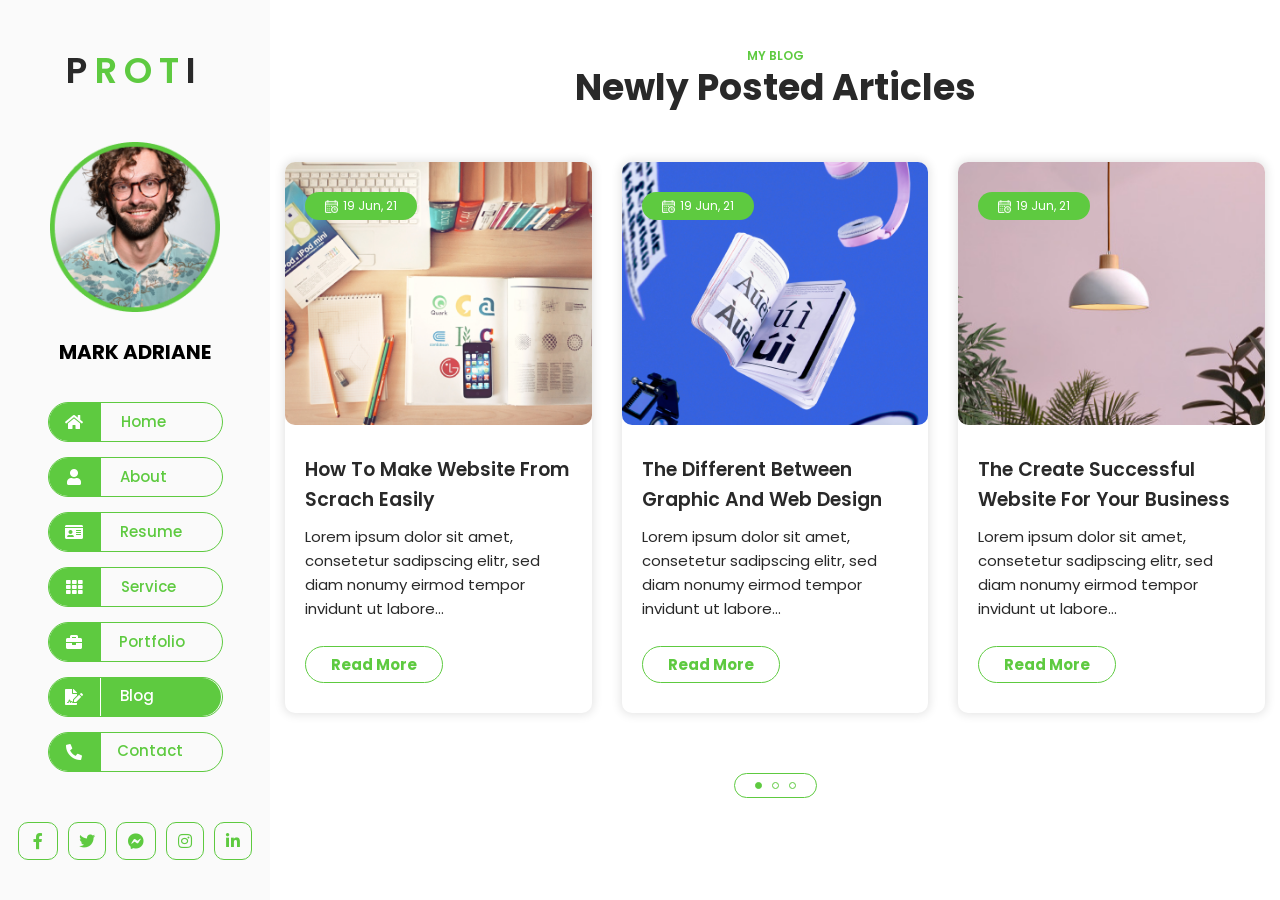
==== Blog.html @ 8774d2df "my portfolio website" ====
<!DOCTYPE html>
<html lang="en">

<head>
    <meta name="viewport" content="width=device-width, initial-scale=1, shrink-to-fit=no">
    <meta http-equiv="Content-Type" content="text/html; charset=utf-8">
    <!--====== USEFULL META ======-->
    <!--[if IE]>
        <meta http-equiv="X-UA-Compatible" content="IE=edge">
    <![endif]-->
    <meta http-equiv="x-ua-compatible" content="ie=edge">
    <!--  title-->
    <title>maxt - Portfolio Template</title>
    <!--  CSS-links-->
    <link rel="stylesheet" type="text/css" href="css/fontawesome-min.css">
    <link rel="stylesheet" type="text/css" href="css/bootstrap-min.css">
    <link rel="stylesheet" type="text/css" href="css/slick-slider-min.css">
    <link rel="stylesheet" type="text/css" href="css/slick-nav.css">
    <link rel="stylesheet" type="text/css" href="css/responsive.css">
    <link rel="stylesheet" type="text/css" href="css/common-min.css">
    <link rel="stylesheet" type="text/css" href="css/owl-carousel-min.css">
    <link rel="stylesheet" type="text/css" href="css/theme.css">
    <!--  CSS-links-->
    <!-- carousel-scripts-->
    <script src="https://code.jquery.com/jquery-3.5.1.js"></script>
    <script src="https://cdnjs.cloudflare.com/ajax/libs/OwlCarousel2/2.3.4/owl.carousel.min.js"></script>
    <!-- carousel-scripts-->
</head>

<body>
    <div class="d-flex main" id="wrapper">
        <div class="mobile-menu">
            <div class="menu-right">
                <button class="menu-triger">
                    <span class="bar"></span>
                    <span class="bar"></span>
                    <span class="bar"></span>
                </button>
            </div>
        </div>
        <!-- Sidebar-->
        <div class="bg-navy" id="sidebar-wrapper">
            <div class="logo-topper justify-content-center">
                <div class="logo scnd-logo">
                    <a href="index.html">
                        <h3>P<span class="clr-logo">ROT</span>I</h3>
                    </a>
                </div>
                <figure class="logo-png">
                    <a href="index.html"><img src="image/img.png" alt="logo-png"></a>
                    <div class="person-name">
                        <h3>MARK ADRIANE</h3>
                    </div>
                </figure>
            </div>
            <ul class="primary-menu">
                <li>
                    <a class="menu-item" href="index.html"><span class="icon"><i class="fas fa-home"></i></span><span class="clicker one">Home</span></a>
                </li>

                <li>
                    <a class="menu-item" href="about.html"><span class="icon"><i class="fas fa-user"></i></span><span class="clicker two">About</span></a>
                </li>
                <li>
                    <a class="menu-item" href="resume.html"><span class="icon"><i class="fas fa-id-card"></i></span><span class="clicker three">Resume</span></a>
                </li>
                <li>
                    <a class="menu-item" href="service.html"><span class="icon"><i class="fas fa-th"></i></span><span class="clicker four">Service</span></a>
                </li>
                <li>
                    <a class="menu-item" href="portfolio.html"><span class="icon"><i class="fas fa-briefcase"></i></span><span class="clicker five">Portfolio</span></a>
                </li>
                <li>
                    <a class="menu-item" href="Blog.html"><span class="icon"><i class="fas fa-file-signature"></i></span><span class="page-clr clicker six">Blog</span></a>
                </li>
                <li>
                    <a class="menu-item" href="contact.html"><span class="icon"><i class="show fas fa-phone-alt"></i></span><span class="clicker seven">Contact</span></a>
                </li>
            </ul>
            <div class="social-menu">
                <ul class="menu-list">
                    <li>
                        <a href="#"><i class="fab fa-facebook-f"></i></a>
                    </li>
                    <li>
                        <a href="#"><i class="fab fa-twitter"></i></a>
                    </li>
                    <li>
                        <a href="#"><i class="fab fa-facebook-messenger"></i></a>
                    </li>
                    <li>
                        <a href="#"><i class="fab fa-instagram"></i></a>
                    </li>
                    <li>
                        <a href="#"><i class="fab fa-linkedin-in"></i></a>
                    </li>
                </ul>
            </div>
        </div>
        <!-- Page Content-->
        <div id="page-content-wrapper">
            <section class="blog-area">
                <div class="container">
                    <div class="row">
                        <div class="col-lg-12 justify-content-center">
                            <div class="menu-right d-flex"></div>
                            <div class="page-titles text-center">
                                <div class="title-h6">
                                    <h6>MY BLOG</h6>
                                </div>
                                <div class="title-h1">
                                    <h1>Newly Posted Articles</h1>
                                </div>
                            </div>
                        </div>
                    </div>
                    <div class="row">
                        <div class="col-lg-12 pl-0 pr-0">
                            <div class="carousel owl-carousel">
                                <div class="blg-box">
                                    <figure class="blg-img">
                                        <img src="image/blg-01.png" class="img-big" alt="blg-01.png">
                                        <div class="smalll-imfo blg-imfo d-flex">
                                            <a href="#"><img src="image/wt-blg-icn.png" alt="blg-icon2.png">19 Jun, 21</a>
                                        </div>
                                    </figure>
                                    <div class="inner-bx">
                                        <div class="blg-title">
                                            <a href="inner-blog.html">
                                                <h4>How To Make Website From Scrach Easily</h4>
                                            </a>
                                        </div>
                                        <p>Lorem ipsum dolor sit amet, consetetur sadipscing elitr, sed diam nonumy eirmod tempor invidunt ut labore...</p>
                                        <div class="blg-btn d-flex">
                                            <a href="inner-blog.html" class="button-three">Read More</a>
                                        </div>
                                    </div>
                                </div>
                                <div class="blg-box">
                                    <figure class="blg-img">
                                        <img src="image/blg-02.png" class="img-big" alt="blg-02.png">
                                        <div class="smalll-imfo blg-imfo d-flex">
                                            <a href="#"><img src="image/wt-blg-icn.png" alt="blg-icon2.png">19 Jun, 21</a>
                                        </div>
                                    </figure>
                                    <div class="inner-bx">
                                        <div class="blg-title">
                                            <a href="inner-blog.html">
                                                <h4>The Different Between Graphic And Web Design</h4>
                                            </a>
                                        </div>
                                        <p>Lorem ipsum dolor sit amet, consetetur sadipscing elitr, sed diam nonumy eirmod tempor invidunt ut labore...</p>
                                        <div class="blg-btn d-flex">
                                            <a href="inner-blog.html" class="button-three">Read More</a>
                                        </div>
                                    </div>
                                </div>
                                <div class="blg-box">
                                    <figure class="blg-img">
                                        <img src="image/blg-03.png" class="img-big" alt="blg-03.png">
                                        <div class="smalll-imfo blg-imfo d-flex">
                                            <a href="#"><img src="image/wt-blg-icn.png" alt="blg-icon2.png">19 Jun, 21</a>
                                        </div>
                                    </figure>
                                    <div class="inner-bx">
                                        <div class="blg-title">
                                            <a href="inner-blog.html">
                                                <h4>The Create Successful Website For Your Business</h4>
                                            </a>
                                        </div>
                                        <p>Lorem ipsum dolor sit amet, consetetur sadipscing elitr, sed diam nonumy eirmod tempor invidunt ut labore...</p>
                                        <div class="blg-btn d-flex">
                                            <a href="inner-blog.html" class="button-three">Read More</a>
                                        </div>
                                    </div>
                                </div>
                                <div class="blg-box">
                                    <figure class="blg-img">
                                        <img src="image/blg-01.png" class="img-big" alt="blg-01.png">
                                        <div class="smalll-imfo blg-imfo d-flex">
                                            <a href="#"><img src="image/wt-blg-icn.png" alt="blg-icon2.png">19 Jun, 21</a>
                                        </div>
                                    </figure>
                                    <div class="inner-bx">
                                        <div class="blg-title">
                                            <a href="inner-blog.html">
                                                <h4>How To Make Website From Scrach Easily</h4>
                                            </a>
                                        </div>
                                        <p>Lorem ipsum dolor sit amet, consetetur sadipscing elitr, sed diam nonumy eirmod tempor invidunt ut labore...</p>
                                        <div class="blg-btn d-flex">
                                            <a href="inner-blog.html" class="button-three">Read More</a>
                                        </div>
                                    </div>
                                </div>
                                <div class="blg-box">
                                    <figure class="blg-img">
                                        <img src="image/blg-02.png" class="img-big" alt="blg-02.png">
                                        <div class="smalll-imfo blg-imfo d-flex">
                                            <a href="#"><img src="image/wt-blg-icn.png" alt="blg-icon2.png">19 Jun, 21</a>
                                        </div>
                                    </figure>
                                    <div class="inner-bx">
                                        <div class="blg-title">
                                            <a href="inner-blog.html">
                                                <h4>The Different Between Graphic And Web Design</h4>
                                            </a>
                                        </div>
                                        <p>Lorem ipsum dolor sit amet, consetetur sadipscing elitr, sed diam nonumy eirmod tempor invidunt ut labore...</p>
                                        <div class="blg-btn d-flex">
                                            <a href="inner-blog.html" class="button-three">Read More</a>
                                        </div>
                                    </div>
                                </div>
                                <div class="blg-box">
                                    <figure class="blg-img">
                                        <img src="image/blg-03.png" class="img-big" alt="blg-03.png">
                                        <div class="smalll-imfo blg-imfo d-flex">
                                            <a href="#"><img src="image/wt-blg-icn.png" alt="blg-icon2.png">19 Jun, 21</a>
                                        </div>
                                    </figure>
                                    <div class="inner-bx">
                                        <div class="blg-title">
                                            <a href="inner-blog.html">
                                                <h4>The Create Successful Website For Your Business</h4>
                                            </a>
                                        </div>
                                        <p>Lorem ipsum dolor sit amet, consetetur sadipscing elitr, sed diam nonumy eirmod tempor invidunt ut labore...</p>
                                        <div class="blg-btn d-flex">
                                            <a href="inner-blog.html" class="button-three">Read More</a>
                                        </div>
                                    </div>
                                </div>
                                <div class="blg-box">
                                    <figure class="blg-img">
                                        <img src="image/blg-01.png" class="img-big" alt="blg-01.png">
                                        <div class="smalll-imfo blg-imfo d-flex">
                                            <a href="#"><img src="image/wt-blg-icn.png" alt="blg-icon2.png">19 Jun, 21</a>
                                        </div>
                                    </figure>
                                    <div class="inner-bx">
                                        <div class="blg-title">
                                            <a href="inner-blog.html">
                                                <h4>How To Make Website From Scrach Easily</h4>
                                            </a>
                                        </div>
                                        <p>Lorem ipsum dolor sit amet, consetetur sadipscing elitr, sed diam nonumy eirmod tempor invidunt ut labore...</p>
                                        <div class="blg-btn d-flex">
                                            <a href="inner-blog.html" class="button-three">Read More</a>
                                        </div>
                                    </div>
                                </div>
                                <div class="blg-box">
                                    <figure class="blg-img">
                                        <img src="image/blg-02.png" class="img-big" alt="blg-02.png">
                                        <div class="smalll-imfo blg-imfo d-flex">
                                            <a href="#"><img src="image/wt-blg-icn.png" alt="blg-icon2.png">19 Jun, 21</a>
                                        </div>
                                    </figure>
                                    <div class="inner-bx">
                                        <div class="blg-title">
                                            <a href="inner-blog.html">
                                                <h4>The Different Between Graphic And Web Design</h4>
                                            </a>
                                        </div>
                                        <p>Lorem ipsum dolor sit amet, consetetur sadipscing elitr, sed diam nonumy eirmod tempor invidunt ut labore...</p>
                                        <div class="blg-btn d-flex">
                                            <a href="inner-blog.html" class="button-three">Read More</a>
                                        </div>
                                    </div>
                                </div>
                                <div class="blg-box">
                                    <figure class="blg-img">
                                        <img src="image/blg-03.png" class="img-big" alt="blg-03.png">
                                        <div class="smalll-imfo blg-imfo d-flex">
                                            <a href="#"><img src="image/wt-blg-icn.png" alt="blg-icon2.png">19 Jun, 21</a>
                                        </div>
                                    </figure>
                                    <div class="inner-bx">
                                        <div class="blg-title">
                                            <a href="inner-blog.html">
                                                <h4>The Create Successful Website For Your Business</h4>
                                            </a>
                                        </div>
                                        <p>Lorem ipsum dolor sit amet, consetetur sadipscing elitr, sed diam nonumy eirmod tempor invidunt ut labore...</p>
                                        <div class="blg-btn d-flex">
                                            <a href="inner-blog.html" class="button-three">Read More</a>
                                        </div>
                                    </div>
                                </div>
                            </div>
                        </div>
                    </div>
                </div>
            </section>
        </div>
    </div>
    <script>
        $(".carousel").owlCarousel({
            loop: false,
            autoplay: true,
            autoplayTimeout: 2000,
            autoplayHoverPause: true,
            responsive: {
                0: {
                    items: 1,
                    nav: false
                },
                500: {
                    items: 1,
                    nav: false
                },
                600: {
                    items: 2,
                    nav: false
                },
                992: {
                    items: 2,
                    nav: false
                },
                1168: {
                    items: 3,
                    nav: false
                }
            }
        });

    </script>
    <!---main-JS-file-->
    <script src="js/jquery-1.11.0-min.js"></script>
    <!--JS-files-->
    <script src="js/vendor/modernizr.js"></script>
    <script src="js/slick-nav.js"></script>
    <script src="js/jquery-counterup-min.js"></script>
    <script src="js/slick-slider-min.js"></script>
    <script src="js/waypoints-min.js"></script>
    <script src="js/main.js"></script>
</body>

</html>
---- css/responsive.css ----
@media only screen and (min-width: 992px) and (max-width: 1350px) {
    .counter-box {
        padding-left: 0px !important;
        padding-right: 0px !important;
        width: 100% !important;
    }

    .icon-and-sub img {
        width: 35px !important;
        height: 43px !important;
    }

    .counter-number {
        font-size: 40px !important;
    }

    .info-lines li {
        font-size: 10px !important;
    }

    .info-title h4 {
        font-size: 18px !important;
    }

}

@media only screen and (min-width: 992px) and (max-width: 1167px) {
    .about-area .col-lg-3 {
        -webkit-box-flex: 0 !important;
        -ms-flex: 0 0 25% !important;
        flex: 0 0 250% !important;
        max-width: 35% !important;
        text-align: center !important;
    }

    .about-area .row:nth-child(2) {
        margin-bottom: 40px;
        -ms-flex-pack: distribute;
        justify-content: space-around;
    }

    .service-area .col-lg-4 {
        -ms-flex: 0 0 33.3333333333% !important;
        -webkit-box-flex: 2 !important;
        flex: 2 0 35.333333% !important;
        max-width: 100% !important;
    }

    .link-title a h5 {
        font-size: 11px !important;
        line-height: 16px !important;
    }


}

@media only screen and (min-width: 767px) and (max-width: 1299px) {
    .contact-area .col-lg-3 {
        -ms-flex: 0 0 33.3333333333% !important;
        -webkit-box-flex: 2 !important;
        flex: 2 0 35.333333% !important;
        max-width: 100% !important;
    }

    .contact-1,
    .contact-3 {
        float: right;
    }

    .contact-box {
        margin-bottom: 30px !important;

    }
}

@media only screen and (min-width: 1850px) {
    .contact-box {
        width: calc(100% - 90px) !important;
        height: calc(100% + 90px) !important;
    }
}

@media only screen and (min-width: 1370px) and (max-width: 1849px) {
    .contact-box {
        width: 100% !important;
        height: calc(100% - 5px) !important;
    }
}

@media only screen and (min-width: 1370px) {

    .contact-address h6 {
        padding: 0 !important;
        line-height: 10px !important;
    }

    .contact-h5 h5 {
        line-height: 0px !important;
        font-size: 20px !important;
    }

    .contact-icn img {
        top: 35px !important;
    }
}

@media only screen and (min-width: 992px) and (max-width: 1004px) {
    .smalll-imfo a {
        font-size: 10px !important;
        line-height: 12px;
    }
}

@media only screen and (min-width: 0px) and (max-width: 499px) {
    .blog-wrapper {
        padding: 80px 5px 30px 5px !important;
        max-width: 100% !important;
        margin-left: 0px !important;
        margin-right: 0px !important;
    }

    .inner-blog-area p {
        font-size: 12px !important;
        line-height: 23px !important;
    }

    .admin-skills.d-flex {
        display: block !important;
    }

    .admin-skills a {
        font-size: 9px !important;
        line-height: 11px !important;
        padding: 5px 10px 5px 10px !important;
        margin-right: 15px !important;
    }

    .commentor-name-nd-date {
        display: inherit !important;
        -webkit-box-pack: justify !important;
        -ms-flex-pack: justify !important;
        justify-content: space-between !important;
    }

    .cmnt-icon img {
        width: 60px !important;
        height: 60px !important;
    }

    .cmnt-box.box-2 {
        margin-left: 20px !important;
    }

    input#Search {
        padding-right: 15px !important;
    }

}

@media only screen and (min-width: 0px) and (max-width: 1250px) {
    .date-time {
        position: inherit !important;
        right: 0px !important;
    }

    .cmnt-box.box-2 {
        margin-left: 20px !important;
    }
}

@media only screen and (min-width: 0px) and (max-width: 991px) {
    .row.gallery .col-lg-4 {
        -webkit-box-pack: center !important;
        -ms-flex-pack: center !important;
        justify-content: center !important;
        display: -webkit-inline-box !important;
        display: -ms-inline-flexbox !important;
        display: inline-flex !important;
    }

    .gallery-pic {
        margin-right: 30px !important;
    }

    .gallery-pic:last-child {
        margin-bottom: 0 !important;
    }

    .cmnt-icon.d-flex img {
        width: 100px !important;
        height: 100px !important;
    }

    .cmnt-box {
        padding-right: 15px !important;
    }

    .service-area {
        margin: 30px !important;
    }


}

/*--------------------------
02. mainmenu-area
--------------------------*/

@media only screen and (min-width: 0px) and (max-width: 991px) {
    .counter-boxes {
        text-align: center !important;
    }

    .about-area {
        margin: 20px;
    }

    .about-area .row:nth-child(2) {
        padding-bottom: 40px;
        text-align: center
    }

    .contact-area .form-button {
        margin-top: 20px !important;
        margin-bottom: 65px !important;
    }

    .details-box {
        margin-bottom: 30px !important;
    }

}

@media only screen and (min-width: 500px) and (max-width: 991px) {

    .button-two {
        padding: 5px 20px !important;
        font-size: 12px !important;
    }

    .header-area p {
        font-size: 10px !important;
        line-height: 20px !important;
    }

    .big-h1 h1 {
        font-size: 35px !important;
        line-height: 30px !important;
    }

    .big-h3 h3 {
        font-size: 30px !important;
        line-height: 25px !important;
    }

    i.fa.fa-angle-right,
    i.fa.fa-angle-left {
        font-size: 20px !important;
        padding: 5px 12px 5px 12px !important;
    }
}

@media only screen and (min-width: 0px) and (max-width: 499px) {
    .button-two {
        padding: 5px 20px !important;
        font-size: 12px !important;
    }

    .header-area p {
        font-size: 7px !important;
        line-height: 15px !important;
        padding-top: 0 !important;
        padding-bottom: 15px !important;
    }

    .big-h1 h1 {
        font-size: 25px !important;
        line-height: 30px !important;
        padding-bottom: 0 !important;
    }

    .big-h3 h3 {
        font-size: 25px !important;
        line-height: 25px !important;
        padding-bottom: 0 !important;
    }

    i.fa.fa-angle-right,
    i.fa.fa-angle-left {
        font-size: 20px !important;
        padding: 5px 12px 5px 12px !important;
    }

    .header-area .slick-next {
        right: 50px !important;
    }

    .title-h1 h1 {
        font-size: 30px !important;
        line-height: 40px !important;
    }

    span.percent {
        top: -25px !important;
        right: -2px !important;
        padding: 12px 2px 10px 4px !important;
        font-size: 8px !important;
        line-height: 10px !important;

    }

    .service-area p {
        font-size: 11px !important;
        line-height: 20px !important;
    }

    .service-title h4 {
        font-size: 20px !important;
        line-height: 24px !important;
    }

}




@media only screen and (min-width: 0px) and (max-width: 499px) {


    .slick-next span.angle-two {
        -webkit-transform: rotateZ(40deg) translateX(1px) translateY(-2px) !important;
        transform: rotateZ(40deg) translateX(1px) translateY(-2px) !important;
    }

    .slick-next span.angle-one {
        -webkit-transform: translateY(7px) rotateZ(135deg) translateX(-3px) !important;
        transform: translateY(7px) rotateZ(135deg) translateX(-3px) !important;
    }

    span.angle-one,
    span.angle-two {
        width: 10px !important;
        margin-bottom: 2px !important;
    }

    i.angle-right,
    i.angle-left {
        width: 34px !important;
        height: 34px !important;
    }

    .slick-prev span.angle-two {
        -webkit-transform: rotateZ(-40deg) translateX(0px) translateY(-2.5px) !important;
        transform: rotateZ(-40deg) translateX(0px) translateY(-2.5px) !important;
    }

    .slick-prev span.angle-one {
        -webkit-transform: translateY(6px) rotateZ(40deg) translateX(-3px) !important;
        transform: translateY(6px) rotateZ(40deg) translateX(-3px) !important;
    }
}


@media only screen and (min-width: 0px) and (max-width: 1167px) {
    .cmnt-icon.d-flex {
        display: inherit !important;
    }

}

@media only screen and (min-width: 0px) and (max-width: 380px) {
    .about-area .counter-box {
        padding-left: 0px !important;
        padding-right: 0px !important;
        width: 100% !important;
    }

    .about-area .counter-box {
        padding-left: 0px !important;
        padding-right: 0px !important;
        width: 100% !important;
    }

    .header-bttns.d-flex {
        display: inherit !important;
    }

    i.angle-right,
    i.angle-left {
        width: 34px !important;
        height: 34px !important;
    }

    .header-area p {
        font-size: 7px !important;
        line-height: 12px !important;
    }

    .big-h1 h1 {
        font-size: 22px !important;
        line-height: 28px !important;
    }

    .button-two {
        margin-right: 0px !important;
    }

}

@media only screen and (min-width: 0px) and (max-width: 767px) {
    .portfolio-area .mb-30 {
        margin-bottom: 35px !important;
    }

    .portfolio-area .mb-20 {
        margin-bottom: 0px !important;
        margin-right: 15px !important;
        margin-left: 10px !important;
    }

    .portfolio-area .row {
        margin: 20px !important;
    }

    .portfolio-area .mt-30 {
        margin-top: 30px !important;
    }

    .contact-area .row.row3 {
        -webkit-box-pack: center !important;
        -ms-flex-pack: center !important;
        justify-content: center !important;
        display: grid !important;
    }

    .work-items .col-md-4 {
        display: inline-grid !important;
        -webkit-box-pack: center !important;
        -ms-flex-pack: center !important;
        justify-content: center !important;
    }


}

@media only screen and (min-width: 768px) {
    .portfolio-area .mt-30 {
        margin-top: 0px !important;
    }
}

@media only screen and (min-width: 0px) and (max-width: 400px) {
    .names {
        bottom: 50% !important;
        -webkit-transform: translateY(30px) !important;
        transform: translateY(30px) !important;
        padding: 10px 20px !important;
    }

    .work-title {
        font-size: 10px !important;
        line-height: 10px !important;
    }

    .work-criteria {
        font-size: 12px !important;
    }

    .smalll-imfo a {
        font-size: 8px !important;
    }

}

@media only screen and (min-width: 0px) and (max-width: 499px) {
    .blog-wrapper {
        padding: 80px 5px 30px 5px !important;
        max-width: 100% !important;
    }

    .blg-title h4 {
        font-size: 16px !important;
        line-height: 25px !important;
    }
}

@media only screen and (min-width: 992px) and (max-width: 1199px) {
    .names {
        bottom: 50% !important;
        -webkit-transform: translateY(40px) !important;
        transform: translateY(40px) !important;
        padding: 20px 30px !important;
    }

    .work-title {
        font-size: 18px !important;
        line-height: 15px !important;
    }

}

@media only screen and (min-width: 992px) and (max-width: 1267px) {

    .contact-h5 h5 {
        font-size: 15px !important;
        line-height: 10px !important;
    }

    .all-tags a {
        font-size: 8px !important;
        line-height: 10px !important;
    }

    .all-tags a {
        padding-left: 5px !important;
        padding-right: 5px !important;
        padding-top: 2px !important;
        padding-bottom: 2px !important;
    }
}

@media only screen and (min-width: 767px) and (max-width: 992px) {
    .names {
        bottom: 50% !important;
        -webkit-transform: translateY(30px) !important;
        transform: translateY(30px) !important;
        padding: 10px 20px !important;
    }

    .work-title {
        font-size: 10px !important;
        line-height: 10px !important;
    }

    .work-criteria {
        font-size: 12px !important;
    }

}

/*--------------------------
02. scroll-bar-remover
--------------------------*/


@media only screen and (min-width: 0px) and (max-width: 499px) {

    .work-filter li {
        font-size: 10px !important;
        line-height: 5px !important;
        padding: 10px 10px 10px 10px !important;
        margin-right: 5px !important;
    }
}

/*--------------------------
02. scroll-bar-remover
--------------------------*/
@media screen and (max-width: 1279px) {
    body {
        overflow-x: hidden;
    }

    .container {
        max-width: 100% !important;
    }
}
---- css/common-min.css ----
@charset "UTF-8";

button,
fieldset,
img {
    border: 0
}

.jd-slider,
.jd-slider .slide-inner {
    overflow: hidden;
    position: relative;
    width: 100%
}

html {
    font-size: 16px
}

blockquote,
body,
button,
code,
dd,
div,
dl,
dt,
fieldset,
form,
h1,
h2,
h3,
h4,
h5,
h6,
input,
legend,
li,
ol,
p,
pre,
select,
td,
textarea,
th
    {
    margin: 0;
    padding: 0
}

dl,
li,
menu,
ol,
ul {
    list-style: none
}

blockquote,
q {
    quotes: none
}

button,
input,
select,
textarea {
    vertical-align: middle
}

button {
    background-color: transparent;
    cursor: pointer
}

body {
    background: #fff
}

body,
button,
input,
select,
td,
textarea,
th {
    line-height: 1.5;
    font-family: '돋움', dotum, sans-serif;
    color: #333
}

a {
    color: #333;
    text-decoration: none
}

a:active,
a:hover {
    text-decoration: underline
}

address,
caption,
cite,
code,
dfn,
em,
var {
    font-style: normal;
    font-weight: 400
}

.jd-slider {
    margin: 0 auto;
    padding: 0
}

.jd-slider .slide-area {
    width: 100%;
    margin: 0;
    padding: 0
}

.jd-slider .slide-area:after {
    display: block;
    content: '';
    clear: both
}

.jd-slider .slide-area li {
    display: none;
    float: left;
    width: 100%
}

.jd-slider .slide-area li:first-child {
    display: block
}

.jd-slider .next,
.jd-slider .prev {
    position: absolute;
    top: 50%;
    -webkit-transform: translateY(-50%);
    transform: translateY(-50%);
    color: #000
}

.jd-slider .hidden.next,
.jd-slider .hidden.prev {
    display: none
}

.jd-slider .prev {
    left: 0
}

.jd-slider .next {
    right: 0
}

.jd-slider .controller {
    width: 100%;
    text-align: center
}

.jd-slider .controller .auto {
    display: inline-block;
    vertical-align: middle
}

.jd-slider .controller .auto i {
    display: none;
    color: #333
}

.jd-slider .controller .auto.pause .fa-pause,
.jd-slider .controller .auto.play .fa-play {
    display: block
}

.jd-slider .controller .indicate-area {
    display: inline-block
}

.jd-slider .controller .indicate-area a {
    display: inline-block;
    position: relative;
    width: 8px;
    height: 8px;
    margin: 0 5px;
    font-size: 0;
    color: transparent;
    vertical-align: middle;
    margin-bottom: 4px;
}

.controller {
    padding-top: 20px;
}

.jd-slider .controller .indicate-area a:after {
    content: '';
    position: absolute;
    top: 0;
    left: 0;
    width: inherit;
    height: inherit;
    -webkit-box-sizing: border-box;
    box-sizing: border-box;
    border: 2px solid #5ECA40;
    border-radius: 50%
}

.jd-slider .controller .indicate-area a.on:after {
    background-color: #5ECA40;
}

.indicate-area {
    border: 1px solid #5ECA40;
    padding: 0px 15px 0px 15px;
    border-radius: 25px;
    height: 30px;
}

.jd-slider.fade .slide-area li {
    display: block;
    position: absolute;
    top: 0;
    left: 0;
    opacity: 0;
    -webkit-transform: translateZ(0);
    transform: translateZ(0)
}

.jd-slider.fade .slide-area li:first-child {
    position: static;
    opacity: 1
}

.jd-slider.slider--none .controller,
.jd-slider.slider--none .next,
.jd-slider.slider--none .prev {
    display: none
}

.jd-slider {
    margin: 50px 0;
}

.jd-slider .slide-inner::before {
    content: '';
    position: absolute;
    top: 0;
    left: 0;
    right: 0;
    bottom: 0;
    z-index: 0;
}

.jd-slider .slide-area > li {
    border-left: 0;
    -webkit-box-sizing: border-box;
    box-sizing: border-box;
}


.jd-slider .slide-area > li > a {
    display: block;
    height: 200px;
    line-height: 200px;
    font-size: 3em;
    font-weight: bold;
    outline: 0;
}

.jd-slider .controller {
    margin: 10px 0 0;
}

.jd-slider.slider3 .slide-area > li,
.jd-slider.slider3-2 .slide-area > li,
.jd-slider.slider3-3 .slide-area > li {
    width: 50%;
}

.jd-slider.slider3 .slide-area > li:nth-child(2),
.jd-slider.slider3-2 .slide-area > li:nth-child(2),
.jd-slider.slider3-3 .slide-area > li:nth-child(2) {
    display: block;
}

.jd-slider.slider4 .slide-area > li:first-child {
    background-color: #a66;
}

.jd-slider.slider4 .slide-area > li:first-child + li {
    background-color: #6a6;
}

.jd-slider.slider4 .slide-area > li:first-child + li + li {
    background-color: #66a;
}

.jd-slider.slider4 .slide-area > li:first-child + li + li + li {
    background-color: #aaa;
}
---- css/owl-carousel-min.css ----
/**
 * Owl Carousel v2.3.4
 * Copyright 2013-2018 David Deutsch
 * Licensed under: SEE LICENSE IN https://github.com/OwlCarousel2/OwlCarousel2/blob/master/LICENSE
 */
.owl-carousel,
.owl-carousel .owl-item {
    -webkit-tap-highlight-color: transparent;
    position: relative
}

.owl-carousel {
    display: none;
    width: 100%;
    z-index: 1
}

.owl-carousel .owl-stage {
    position: relative;
    -ms-touch-action: pan-Y;
    touch-action: manipulation;
    -moz-backface-visibility: hidden
}

.owl-carousel .owl-stage:after {
    content: ".";
    display: block;
    clear: both;
    visibility: hidden;
    line-height: 0;
    height: 0
}

.owl-carousel .owl-stage-outer {
    position: relative;
    overflow: hidden;
    -webkit-transform: translate3d(0, 0, 0)
}

.owl-carousel .owl-item,
.owl-carousel .owl-wrapper {
    -webkit-backface-visibility: hidden;
    -moz-backface-visibility: hidden;
    -ms-backface-visibility: hidden;
    -webkit-transform: translate3d(0, 0, 0);
    -moz-transform: translate3d(0, 0, 0);
    -ms-transform: translate3d(0, 0, 0)
}

.owl-carousel .owl-item {
    min-height: 1px;
    float: left;
    -webkit-backface-visibility: hidden;
    -webkit-touch-callout: none
}

.owl-carousel .owl-dots.disabled,
.owl-carousel .owl-nav.disabled {
    display: inherit !important;
}

.no-js .owl-carousel,
.owl-carousel.owl-loaded {
    display: block
}

.owl-carousel .owl-dot,
.owl-carousel .owl-nav .owl-next,
.owl-carousel .owl-nav .owl-prev {
    cursor: pointer;
    -webkit-user-select: inherit !important;
    -moz-user-select: inherit !important;
    -ms-user-select: inherit !important;
    user-select: inherit !important
}s

.owl-carousel .owl-nav button.owl-next,
.owl-carousel .owl-nav button.owl-prev,
.owl-carousel button.owl-dot {
    color: blue;
    border: 1px solid;
    padding: 0 !important;
}

.owl-carousel.owl-loading {
    opacity: 0;
    display: block
}

.owl-carousel.owl-hidden {
    opacity: 0
}

.owl-carousel.owl-refresh .owl-item {
    visibility: hidden
}

.owl-carousel.owl-drag .owl-item {
    -ms-touch-action: pan-y;
    touch-action: pan-y;
    -webkit-user-select: none;
    -moz-user-select: none;
    -ms-user-select: none;
    user-select: none
}

.owl-carousel.owl-grab {
    cursor: move;
    cursor: -webkit-grab;
    cursor: grab
}

.owl-carousel.owl-rtl {
    direction: rtl
}

.owl-carousel.owl-rtl .owl-item {
    float: right
}

.owl-carousel .animated {
    -webkit-animation-duration: 1s;
    animation-duration: 1s;
    -webkit-animation-fill-mode: both;
    animation-fill-mode: both
}

.owl-carousel .owl-animated-in {
    z-index: 0
}

.owl-carousel .owl-animated-out {
    z-index: 1
}

.owl-carousel .fadeOut {
    -webkit-animation-name: fadeOut;
    animation-name: fadeOut
}

@-webkit-keyframes fadeOut {
    0% {
        opacity: 1
    }

    100% {
        opacity: 0
    }
}

@keyframes fadeOut {
    0% {
        opacity: 1
    }

    100% {
        opacity: 0
    }
}

.owl-height {
    -webkit-transition: height .5s ease-in-out;
    transition: height .5s ease-in-out
}

.owl-carousel .owl-item .owl-lazy {
    opacity: 0;
    -webkit-transition: opacity .4s ease;
    transition: opacity .4s ease
}

.owl-carousel .owl-item .owl-lazy:not([src]),
.owl-carousel .owl-item .owl-lazy[src^=""] {
    max-height: 0
}

.owl-carousel .owl-item .owl-lazy {
    -webkit-transform-style: preserve-3d;
    transform-style: preserve-3d
}

.owl-carousel .owl-video-wrapper {
    position: relative;
    height: 100%;
    background: #000
}

.owl-carousel .owl-video-play-icon {
    position: absolute;
    height: 80px;
    width: 80px;
    left: 50%;
    top: 50%;
    margin-left: -40px;
    margin-top: -40px;
    background: url(owl.video.play.png) no-repeat;
    cursor: pointer;
    z-index: 1;
    -webkit-backface-visibility: hidden;
    -webkit-transition: -webkit-transform .1s ease;
    transition: -webkit-transform .1s ease;
    transition: transform .1s ease;
    transition: transform .1s ease, -webkit-transform .1s ease
}

.owl-carousel .owl-video-play-icon:hover {
    -webkit-transform: scale(1.3, 1.3);
    transform: scale(1.3, 1.3)
}

.owl-carousel .owl-video-playing .owl-video-play-icon,
.owl-carousel .owl-video-playing .owl-video-tn {
    display: none
}

.owl-carousel .owl-video-tn {
    opacity: 0;
    height: 100%;
    background-position: center center;
    background-repeat: no-repeat;
    background-size: contain;
    -webkit-transition: opacity .4s ease;
    transition: opacity .4s ease
}
---- css/theme.css ----
@import url('https://fonts.googleapis.com/css2?family=Poppins:wght@100;200;300;400;500;600;700;800;900&display=swap');

/*--------------------------
----table-of-contents---------

01. helper-class.
 /*-----------------------------------------------------
-----------------------main-page-css
--------------------------------------------------------/
02. mainmenu-area.
03. header-page.
04. t-page.
05. service-page.
06. resume-page.
07. portfolio-page.
08. contact-page.
09. inner-blog-page.
10. main-blog-page.


/*--------------------------
01.  helper-class
--------------------------*/

/* width */
::-webkit-scrollbar {
    width: 3px;
}

/* Track */
::-webkit-scrollbar-track {
    background: #fafafa;

}

/* Handle */
::-webkit-scrollbar-thumb {
    background: #5ECA40;
    border-radius: 10px;
    opacity: 0;
    visibility: hidden;
}

/* Handle on hover */
::-webkit-scrollbar-thumb:hover {
    background: #5eca40e6;
}

.animated {
    -webkit-animation-duration: 1.5s;
    animation-duration: 1.5s;
    -webkit-animation-fill-mode: both;
    animation-fill-mode: both;
    -webkit-transition: 0.5s;
    transition: 0.5s
}

.fadeIn {
    -webkit-animation-name: fadeInDown;
    animation-name: fadeInDown;
}


/*--------------------------
02. mainmenu-area
--------------------------*/
body {
    font-family: 'Poppins', sans-serif;
    font-size: 16px;
    font-weight: 400;
    line-height: 2.0em;
    margin: 0px;
    overflow-y: scroll !important;
}

.mainmenu-area {
    position: fixed;
    left: 0px;
    top: 0px;
    width: 100%;
    z-index: 99999999;
    padding: 20px 0px;
    margin: auto;
    -webkit-transition: 0.3s;
    transition: 0.3s;
    -webkit-animation-fill-mode: backwards;
    animation-fill-mode: backwards;
    background: transparent;
}

.menu-triger .bar {
    width: 30px;
    height: 2px;
    background-color: #ffffff;
    display: block;
    margin: 5px;
    opacity: 1;
    -webkit-transition: 0.4s;
    transition: 0.4s;
}

.menu-triger {
    border: none;
    background: none;
    position: relative;
    height: 40px;
}

.main.toggled .bar:nth-child(1) {
    -webkit-transform: rotate(-44deg) translateY(4px) translate(-9px) translateX(5px);
    transform: rotate(-44deg) translateY(4px) translate(-9px) translateX(5px);
}

.main.toggled .bar:nth-child(2) {
    width: 0;
}

.main.toggled .bar:nth-child(3) {
    -webkit-transform: rotate(43deg) translate(-7px) translateX(1px)translateY(-5.5px);
    transform: rotate(43deg) translate(-7px) translateX(1px)translateY(-5.5px);
}

.logo-png a img {
    width: 170px;
}

.bg-navy {
    background-color: #FAFAFA;
    color: #ffffff;
}

.person-name h3 {
    font-weight: bold;
    font-size: 20px;
    line-height: 20px;
    color: #000000;
    padding-top: 30px;
    padding-bottom: 40px;
}

.logo a h3 {
    color: #ffffff;
    font-weight: 600;
    font-size: 36px;
    line-height: 36px;
    letter-spacing: 0.2em;
    background: #5ECA40;
    padding: 3px 12px;
    display: inline-block;
    margin: 0;
    border-radius: 10px;
    margin: 50px 0px;
}

div#sidebar-wrapper {
    width: 270px;
    min-width: 270px;
    position: fixed;
    top: 0;
    left: 0;
    overflow: auto;
    max-height: 100vh;
}


div#page-content-wrapper {
    margin-left: 270px;
    -webkit-transition: 0.5s;
    transition: 0.5s;
    height: 100vh;
}

a {
    text-decoration: none !important;
}

ul {
    list-style: none;
    padding: 0;
    margin: 0;
}

.social-menu ul {
    display: -webkit-box;
    display: -ms-flexbox;
    display: flex;
}

div#sidebar-wrapper {
    text-align: center;
}

.social-menu ul {
    -webkit-box-pack: center;
    -ms-flex-pack: center;
    justify-content: center;
    display: -webkit-box;
    display: -ms-flexbox;
    display: flex;
}

.main-content-logo {
    text-align: inherit;
    position: fixed;
    top: -30px;
    left: 0;
    background: #200065;
    margin: 0;
    height: 100px;
    width: 100%;
    z-index: 999999999999;
    padding-left: 25px;
    -webkit-transition: 0.5s;
    transition: 0.5s;
}

ul.primary-menu {
    display: inline-block;
}

ul.primary-menu li {
    text-align: left;
}

ul.primary-menu li {
    margin-bottom: 15px;

    background: transparent;
    -webkit-transition: 0.5s;
    transition: 0.5s;
}

.clicker {
    font-weight: 500;
    font-size: 15px;
    line-height: 15px;
    color: #5ECA40;
    background: transparent;
    border-radius: 0px 25px 25px 0px;
    border-left: 1px solid #5ECA40;
    -webkit-transition: 0.5s;
    transition: 0.5s;
    display: -webkit-box;
    display: -ms-flexbox;
    display: flex;
    -webkit-box-align: center;
    -ms-flex-align: center;
    align-items: center;
    -webkit-box-pack: center;
    -ms-flex-pack: center;
    justify-content: center;
    text-align: center;
}

.page-clr {
    background: #5ECA40 !important;
    color: #ffffff;
    border-left: 1px solid #ffffff;

}

.clicker:hover {
    border-left: 1px solid #ffffff;
}

ul.primary-menu li img {
    padding-right: 15px;
    padding-bottom: 12px;
    padding-top: 12px;
    padding-left: 20px;
    background: #5ECA40;
    border-radius: 20px 0px 0px 20px;
}

.primary-menu li a .clicker:hover {
    background: #5ECA40;
    -webkit-transition: 0.5s;
    transition: 0.5s;
    color: #ffffff;
}

.primary-menu li a:hover {
    color: #ffffff !important;
}

ul.menu-list li a i {
    color: #5ECA40;
    border: 1px solid #5ECA40;
    display: inline-block;
    padding: 10px;
    border-radius: 10px;
    margin-right: 10px;
    margin-bottom: 60px;
    margin-top: 35px;
    -webkit-transition: 0.5s;
    transition: 0.5s;
}

ul.menu-list li a i:hover {
    background: #5ECA40;
    color: #ffffff;
    -webkit-transition: 0.5s;
    transition: 0.5s;
}

ul.menu-list li:last-child a i {
    margin-right: 0;
    padding-left: 11px;
    padding-right: 11px;
}

figure {
    margin: 0;
}

ul.menu-list li:nth-child(1) a i {
    padding-left: 14px;
    padding-right: 14px;
}

ul.menu-list li:nth-child(3) a i {
    padding-left: 11px;
    padding-right: 11px;
}

ul.menu-list li:nth-child(4) a i {
    padding-left: 11px;
    padding-right: 11px;
}

.one {
    padding-right: 60px;
    padding-bottom: 8px;
    padding-top: 6px;
}

.two {
    padding-right: 61px;
    padding-bottom: 9px;
    padding-top: 7px;
}

.three {
    padding-right: 45px;
    padding-bottom: 9px;
    padding-top: 7px;
}

.four {
    padding-right: 50px;
    padding-bottom: 9px;
    padding-top: 7px;
}

.five {
    padding-right: 44px;
    padding-bottom: 8px;
    padding-top: 6px;
}

.six {
    padding-right: 73px;
    padding-bottom: 9px;
    padding-top: 6px;
}

.seven {
    padding-right: 48px;
    padding-bottom: 8px;
    padding-top: 5px;
}

ul.primary-menu li:nth-child(2) img {
    padding-bottom: 11px !important;
    padding-top: 11px !important;
}

.scnd-logo h3 {
    background: transparent !important;
    font-weight: 600;
    font-size: 36px;
    line-height: 36px;
    letter-spacing: 0.2em;
    color: #292929 !important;
    font-family: 'Poppins', sans-serif;
}

span.clr-logo {
    color: #5ECA40;
}

.menu-triger .bar {
    width: 30px;
    height: 2px;
    background-color: #5ECA40;
    display: block;
    margin: 5px;
    opacity: 1;
    -webkit-transition: 0.4s;
    transition: 0.4s;
}

.menu-triger {
    border: none;
    background: none;
    position: relative;
    height: 40px;
}

.menu-triger:nth-child(1).active .bar:nth-child(1) {
    -webkit-transform: rotate(-44deg) translateY(4px) translate(-9px) translateX(5px);
    transform: rotate(-44deg) translateY(4px) translate(-9px) translateX(5px);
}

.menu-triger:nth-child(1).active .bar:nth-child(2) {
    width: 0;
}

.menu-triger:nth-child(1).active .bar:nth-child(3) {
    -webkit-transform: rotate(43deg) translate(-7px) translateX(1px)translateY(-5.5px);
    transform: rotate(43deg) translate(-7px) translateX(1px)translateY(-5.5px);
}

.mobile-menu {
    position: absolute;
    right: 0;
    z-index: 9999999999;
}

#wrapper {
    position: relative;
}

path.fil0 {
    fill: #ffffff;
}

svg {
    width: 15px;
    height: 15px;
}

a.menu-item {
    display: -webkit-inline-box;
    display: -ms-inline-flexbox;
    display: inline-flex;
    -webkit-box-align: center;
    -ms-flex-align: center;
    align-items: center;
}

span.icon {
    width: 30%;
    height: 100%;
    position: relative;
    -webkit-box-pack: center;
    -ms-flex-pack: center;
    justify-content: center;
    display: -webkit-box;
    display: -ms-flexbox;
    display: flex;
    -webkit-box-align: center;
    -ms-flex-align: center;
    align-items: center;
    background: #5ECA40;
    border-radius: 20px 0px 0px 20px;
}

.clicker {
    width: 70%;
    height: 100%;
}

ul.primary-menu li a {
    width: 175px;
    height: 40px;
    border: 1px solid #5ECA40;
    border-radius: 25px 25px 25px 25px;
}

span.icon i {
    font-size: 16px;
    display: block;
    color: #ffffff;
}

span.clicker {
    padding-left: 25px;
}

/*--------------------------
03. header-page
--------------------------*/
.arrows {
    width: 20px;
    height: 20px;
    position: absolute;
    right: 50px;
    bottom: -50px;
}

.slick-prev span.angle-one {
    -webkit-transform: translateY(7px) rotateZ(40deg) translateX(-3px);
    transform: translateY(7px) rotateZ(40deg) translateX(-3px);
}

.slick-prev span.angle-two {
    -webkit-transform: rotateZ(-40deg) translateX(1px) translateY(-4px);
    transform: rotateZ(-40deg) translateX(1px) translateY(-4px);
}

.slick-next span.angle-one {
    -webkit-transform: translateY(11px) rotateZ(135deg) translateX(-5px);
    transform: translateY(11px) rotateZ(135deg) translateX(-5px);
}

.slick-next span.angle-two {
    -webkit-transform: rotateZ(40deg) translateX(1px) translateY(-4px);
    transform: rotateZ(40deg) translateX(1px) translateY(-4px);
}

span.angle-one,
span.angle-two {
    position: absolute;
    background: #5ECA40;
    width: 15px;
    height: 2px;
    margin-bottom: 2px;
}

i.angle-left:hover,
i.angle-right:hover {
    background: #5ECA40;
    -webkit-transition: 0.5s;
    transition: 0.5s;
}

i.angle-left:hover span.angle-one,
i.angle-right:hover span.angle-two {
    background: #ffffff;
}

i.angle-left:hover span.angle-two,
i.angle-right:hover span.angle-one {
    background: #ffffff;
}

i.angle-right,
i.angle-left {
    border: 1px solid #5ECA40;
    position: absolute;
    width: 50px;
    height: 50px;
    border-radius: 50px;
    display: -webkit-box;
    display: -ms-flexbox;
    display: flex;
    -webkit-box-pack: center;
    -ms-flex-pack: center;
    justify-content: center;
    -webkit-box-align: center;
    -ms-flex-align: center;
    align-items: center;
    -webkit-transition: 0.5s;
    transition: 0.5s;
}

.slick-next span.angle-one,
.slick-next span.angle-two {
    margin-right: 2px;
}

.slick-list.draggable {
    padding-bottom: 15px;
    padding-top: 15px;
}

.header-area {
    height: 100%;
    background: url(../image/BG.png) no-repeat scroll top / cover;
    display: -webkit-box;
    display: -ms-flexbox;
    display: flex;
    -webkit-box-pack: center;
    -ms-flex-pack: center;
    justify-content: center;
    -webkit-box-align: center;
    -ms-flex-align: center;
    align-items: center;
}

.big-h3 h3 {
    font-weight: 300;
    font-size: 36px;
    line-height: 36px;
    letter-spacing: 0.05em;
    color: #FFFFFF;
    padding-bottom: 15px;
    font-family: 'Poppins', sans-serif;
}

.header-bttns.d-flex {
    -webkit-box-pack: center;
    -ms-flex-pack: center;
    justify-content: center;
    margin-top: -10px;
}


.header-contents {
    margin-left: 10px;
}

.header-area .row {
    -webkit-box-align: center;
    -ms-flex-align: center;
    align-items: center;
}

.big-h1 h1 {
    font-weight: bold;
    font-size: 48px;
    line-height: 48px;
    letter-spacing: 0.02em;
    color: #5ECA40;
    font-family: 'Poppins', sans-serif;
}

.header-area p {
    font-weight: 500;
    font-size: 15px;
    line-height: 28px;
    text-align: center;
    color: #E1E1E1;
    padding-top: 15px;
    padding-bottom: 40px;
    font-family: 'Poppins', sans-serif;
}

.button-two {
    padding: 10px 30px;
    margin-right: 20px;
    background: transparent;
    border-radius: 30.5px;
    border: 1px solid #5ECA40;
    color: #5ECA40;
    font-size: 16px;
    font-weight: 700;
}

.button-two:hover {
    background: #5ECA40;
    color: #ffffff;
}

.register-bttn a {
    padding: 15px 50px;
}

.slick-next {
    right: 35px !important;
    top: calc(100% + 15px) !important;
    margin: 0 !important;
}

.slick-prev {
    top: calc(100% + 15px) !important;
}

button.slick-prev.slick-arrow,
button.slick-next.slick-arrow {
    padding: 0;
    margin: 0;
    line-height: 0;
}

i.fa.fa-angle-right,
i.fa.fa-angle-left {
    color: #5ECA40;
    font-size: 25px;
    font-weight: 300;
    padding: 7px 15px 7px 15px;
    background: transparent !important;
    border-radius: 100px;
    border: 1px solid #5ECA40;
    -webkit-transition: 0.5s;
    transition: 0.5s;
}

i.fa.fa-angle-right:hover,
i.fa.fa-angle-left:hover {
    border: 1px solid #5ECA40;
    background: #5ECA40 !important;
    color: #ffffff;
    -webkit-transition: 0.5s;
    transition: 0.5s;
}


/*---------------------------
04. about-page
--------------------------*/
section.about-area {
    padding-bottom: 30px;
}

.title-h6 h6 {
    font-weight: 600;
    font-size: 12px;
    line-height: 12px;
    color: #5ECA40;
    font-family: 'Poppins', sans-serif;
    padding-top: 50px;
    padding-bottom: 2px;
    margin: 0;
}

.title-h1 h1 {
    font-weight: bold;
    font-size: 36px;
    line-height: 48px;
    color: #292929;
    font-family: 'Poppins', sans-serif;
    padding-bottom: 30px;
}

.about-headline h1 {
    font-weight: 600;
    font-size: 28px;
    line-height: 38px;
    color: #292929;
    font-family: 'Poppins', sans-serif;
}

.text-green {
    color: #5ECA40;
}

.about-desc p {
    font-weight: normal;
    font-size: 16px;
    line-height: 28px;
    color: #292929;
    font-family: 'Poppins', sans-serif;
    padding-bottom: 60px;
}

.about-head {
    position: relative;
}

.about-line {
    width: 400px;
    height: 5px;
    background: #5ECA40;
    border-radius: 27.5px;
    position: absolute;
    bottom: 0;
    left: 30px;
}

.info-title h4 {
    margin-top: 60px;
    font-weight: 600;
    font-size: 20px;
    line-height: 26px;
    color: #292929;
    font-family: 'Poppins', sans-serif;
}

.info-lines li {
    font-weight: 500;
    font-size: 16px;
    line-height: 30px;
    color: #000000;
    font-family: 'Poppins', sans-serif;
    padding-bottom: 15px;
}

.info-lines li:last-child {
    padding-bottom: 0;
}

.red-clr {
    color: #767676;
}

.download-cv-btn a {
    display: inline-block;
    background: #5ECA40;
    padding: 10px 20px;
    border-radius: 7px;
    font-weight: 500;
    font-size: 15px;
    line-height: 15px;
    color: #FFFFFF;
    border: 1px solid #5ECA40;
    font-family: 'Poppins', sans-serif;
    margin-top: 35px;
}

.download-cv-btn a:hover {
    background: transparent;
    border: 1px solid #5ECA40;
    color: #5ECA40;
}

.top-70 {
    padding-top: 93px;
}

.counter-number {
    font-weight: bold;
    font-size: 48px;
    line-height: 48px;
    color: #292929;
    font-family: 'Poppins', sans-serif;
    display: inline-block;
    margin-bottom: 20px;
}

.counter-box {
    text-align: center;
}

.icon-and-sub img {
    -webkit-box-sizing: border-box;
    box-sizing: border-box;
}

.icon-and-sub h5 {
    font-weight: 500;
    font-size: 18px;
    line-height: 25px;
    color: #000000;
    font-family: 'Poppins', sans-serif;
    text-align: left;
    padding-left: 15px;
}

.counter-box {
    border: 1px solid #5ECA40;
    border-radius: 10px;
    padding: 30px 20px 30px 20px;
    margin-bottom: 30px;
    -webkit-transition: 0.5s;
    transition: 0.5s;
    display: inline-block;
    text-align: center;
}

.counter-box:hover {
    -webkit-transform: translateY(-5px);
    transform: translateY(-5px);
    -webkit-transition: 0.5s;
    transition: 0.5s;
    -webkit-box-shadow: 0px 0px 15px 2px rgb(0 0 0 / 10%);
    box-shadow: 0px 0px 15px 2px rgb(0 0 0 / 10%);
}

.counter-box.count-1 {
    padding-left: 35px;
    padding-right: 35px;
}

.counter-box.count-2 {
    padding-left: 35px;
    padding-right: 60px;
}

.counter-box.count-3 {
    padding-left: 35px;
    padding-right: 70px;
}

.counter-box.count-4 {
    padding-left: 27px;
    padding-right: 30px;
}

.counter-box.count-5 {
    padding-left: 27px;
    padding-right: 55px;
}

.counter-box.count-6 {
    padding-left: 27px;
    padding-right: 56px;
}

.counter-box.count-6 h5 {
    padding-left: 35px;
}

/*---------------------------
05 .service-page
--------------------------*/
.service-area {
    padding-bottom: 75px;
}

.service-icon {
    background: transparent;
    display: inline-block;
    position: relative;
    padding: 30px;
    -webkit-box-pack: center;
    -ms-flex-pack: center;
    justify-content: center;
    -webkit-box-align: center;
    -ms-flex-align: center;
    align-items: center;
    text-align: center;
    display: -webkit-box;
    display: -ms-flexbox;
    display: flex;
    border-radius: 100px;
    border: 1px solid #5ECA40;
}

.service-desc p {
    padding-left: 25px;
    padding-right: 25px;
}

.service-icon img {
    position: absolute;
    -webkit-transition: 0.5s;
    transition: 0.5s;
}

.service-box .img-2 {
    visibility: hidden;
    opacity: 0;
}

.service-box:hover .img-2 {
    opacity: 1;
    visibility: visible;
    -webkit-transition: 0.5s;
    transition: 0.5s;
}

.service-box:hover .img-1 {
    visibility: hidden;
    opacity: 0;
    -webkit-transition: 0.5s;
    transition: 0.5s;
}

.service-icon img {
    position: absolute;
    bottom: 17px;
    -webkit-transform: translateX(-12px);
    transform: translateX(-12px);
}

.service-icon {
    display: inline-block;
}

.service-box {
    text-align: center;
    background: #FAFAFA;
    -webkit-transition: 0.5s;
    transition: 0.5s;
}

.service-box:hover .service-icon {
    border: 1px solid #ffffff;
    -webkit-transition: 0.5s;
    transition: 0.5s;
}

.service-box:hover .service-title h4 {
    color: #ffffff;
    -webkit-transition: 0.5s;
    transition: 0.5s;
}

.service-box:hover {
    background: #5ECA40;
    -webkit-transition: 0.5s;
    transition: 0.5s;
    -webkit-transform: translateY(-10px);
    transform: translateY(-10px);
}

.service-box:hover .service-desc p {
    color: #ffffff;
    -webkit-transition: 0.5s;
    transition: 0.5s;
}

.service-box {
    margin-bottom: 30px;
    padding: 35px 0px;
    border-radius: 10px;
}

.service-area p {
    font-weight: normal;
    font-size: 14px;
    line-height: 26px;
    color: #292929;
    font-family: 'Poppins', sans-serif;
}

.service-title h4 {
    font-family: 'Poppins', sans-serif;
    font-weight: 600;
    font-size: 24px;
    line-height: 24px;
    color: #292929;

}

/*---------------------------
06.resume-page
--------------------------*/
.resume-area {
    padding-bottom: 50px;
}

.ab-progress .ab-progress-bar {
    background: #5ECA40;
}

span.percent {
    color: #000000;
}

span.percent {
    position: absolute;
    top: -29px;
    right: -31px;
    height: 10px;
    border: 1px solid #5ECA40;
    padding: 16px 5px 14px 5px;
    -webkit-box-align: center;
    -ms-flex-align: center;
    align-items: center;
    display: -webkit-box;
    display: -ms-flexbox;
    display: flex;
    border-radius: 100px;
    background: #F7F7F7;
    font-weight: 500;
    font-size: 10px;
    line-height: 10px;
    color: #292929;
    font-family: 'Poppins', sans-serif;
}

.resume-sub h5 {
    font-weight: 500;
    font-size: 15px;
    line-height: 15px;
    color: #FFFFFF;
    font-family: 'Poppins', sans-serif;
    padding: 14px 25px;
    background: #5ECA40;
    display: inline-block;
    margin-bottom: 25px;
    -webkit-transition: 0.5s;
    transition: 0.5s;
    border: 1px solid #5ECA40;
}

.resume-sub h5:hover {
    background: transparent;
    border: 1px solid #5ECA40;
    color: #5ECA40;
    -webkit-transition: 0.5s;
    transition: 0.5s;
}

.details {
    border-left: 1px solid #5ECA40;
    padding-left: 10px;
    padding-top: 4px;
}

.skill-name h4 {
    font-weight: 500;
    font-size: 14px;
    line-height: 14px;
    color: #292929;
    font-family: 'Poppins', sans-serif;
    padding-bottom: 5px;
}

.skills-box {
    margin-bottom: 30px;
}

.details-box,
.skills-box {
    background: #FAFAFA;
    padding: 20px 70px 20px 20px;
}

.ab-progress.progress-inline {
    margin-bottom: 30px;
}

.resume-date h6 {
    font-weight: normal;
    font-size: 14px;
    line-height: 9px;
    color: #767676;
    font-family: 'Poppins', sans-serif;
}

.resume-name h4 {
    font-weight: 500;
    font-size: 16px;
    line-height: 26px;
    color: #292929;
    font-family: 'Poppins', sans-serif;
    margin-bottom: 15px;
}

span.clr-red {
    font-size: 14px;
    color: #767676;
    font-family: 'Poppins', sans-serif;
}

/*---------------------------
07.portfolio-page
--------------------------*/
.work-image img {
    position: relative;
    width: 100%;
}


.work-image img {
    position: relative;
}

figure.work-image {
    -webkit-box-pack: center;
    -ms-flex-pack: center;
    justify-content: center;
    text-align: center;
    position: relative;
    display: inline-block;
    width: 100%;
}

.work-image .work-details {
    position: absolute;
    width: 100%;
    height: 50%;
    top: 0px;
    background: rgba(94, 202, 64, 0.5);
    display: -webkit-box;
    display: -ms-flexbox;
    display: flex;
    -webkit-box-orient: vertical;
    -webkit-box-direction: normal;
    -ms-flex-direction: column;
    flex-direction: column;
    -webkit-box-pack: end;
    -ms-flex-pack: end;
    justify-content: flex-end;
    -webkit-box-align: center;
    -ms-flex-align: center;
    align-items: center;
    border-radius: 10px;
    -webkit-transition: 0.5s;
    transition: 0.5s;
    opacity: 0;
    visibility: hidden;
    z-index: -1;
}

.work-filter ul {
    display: -webkit-box;
    display: -ms-flexbox;
    display: flex;
}

.work-image:hover .work-details {
    -webkit-transition: 0.5s;
    transition: 0.5s;
    opacity: 1;
    visibility: visible;
    z-index: 1;
    height: 100%;
}

.names {
    position: absolute;
    bottom: 50%;
    -webkit-transform: translateY(40px);
    transform: translateY(60px);
    background: #5ECA40;
    padding: 40px 60px;
    border-radius: 10px;
}

.work-criteria {
    font-weight: 500;
    font-size: 16px;
    line-height: 0;
    color: #FFFFFF;
    font-family: 'Poppins', sans-serif;
}

.work-title {
    font-weight: 500;
    font-size: 22px;
    line-height: 12px;
    padding-bottom: 10px;
    color: #FFFFFF;
    font-family: 'Poppins', sans-serif;
}

.work-filter li.active {
    background: #5ECA40;
    display: inline-block;
    padding: 10px 20px 10px 20px;
    border-radius: 20px;
    color: #ffffff;
    -webkit-transition: 0.5s;
    transition: 0.5s;
}

.work-filter li {
    font-weight: 500;
    font-size: 14px;
    line-height: 14px;
    color: #5ECA40;
    padding: 10px 20px 10px 20px;
    list-style: none;
    cursor: pointer;
    border-radius: 20px;
    -webkit-transition: 0.5s;
    transition: 0.5s;
    margin-right: 10px;
}

.work-filter li:last-child {
    margin-right: 0;
}

.work-filter {
    display: -webkit-inline-box;
    display: -ms-inline-flexbox;
    display: inline-flex;
    border: 1px solid #5ECA40;
    text-align: center;
    padding: 5px 10px 5px 10px;
    border-radius: 50px;
    margin-bottom: 60px;
    margin-top: 10px;
}

.mb-30 {
    margin-bottom: 30px;
}

.mb-20 {
    margin-bottom: 20px;
}

/*---------------------------
08.contact-area
--------------------------*/
.message-contact textarea.form-control {
    min-height: 200px !important;
    resize: none !important;
}

.message-blog textarea.form-control {
    min-height: 160px !important;
    resize: none !important;
}


.contact-area .form-button {
    margin-top: 85px;
}

.contact-area form#contact-form {
    background: transparent;
    padding: 0;
    margin-top: 20px;
}

.contact-box {
    padding: 60px 0px 30px 0px;
    border: 1px solid #5ECA40;
    background: transparent;
    position: relative;
    -webkit-transition: 0.5s;
    transition: 0.5s;
    border-radius: 30px;
    margin-bottom: 80px;
    width: 242px;
    display: grid;
    -webkit-box-align: center;
    -ms-flex-align: center;
    align-items: center;
}

.contact-icn {
    display: inline-block;
    background: blue;
}

.contact-icn img {
    top: 25px;
    position: absolute;
    -webkit-transform: translateY(20px);
    transform: translateY(20px);
    padding: 10px 10px;
    border: 1px solid #5ECA40;
    border-radius: 7px;
    -webkit-transform: translateX(-18px);
    transform: translateX(-18px);
}

.contact-icn img:last-child {
    opacity: 0;
    visibility: hidden;
    -webkit-transition: 0.5s;
    transition: 0.5s;
    z-index: -1;
}

.contact-box:hover .contact-icn img:first-child {
    opacity: 0;
    visibility: hidden;
    z-index: -1;
}

.contact-box:hover {
    background: #5ECA40;
    -webkit-transform: translateY(-10px);
    transform: translateY(-10px);
    -webkit-transition: 0.3s;
    transition: 0.3s;
    -webkit-box-shadow: 0px 0px 15px 2px rgb(0 0 0 / 10%);
    box-shadow: 0px 0px 15px 2px rgb(0 0 0 / 10%);
}

.contact-box:hover .contact-icn img:last-child {
    opacity: 1;
    visibility: visible;
    z-index: 1;
}

.contact-icn img:last-child {
    border: 1px solid #ffffff;
}

.contact-h5 h5 {
    font-weight: 500;
    font-size: 18px;
    line-height: 18px;
    color: #292929;
    margin: 0;
    font-family: 'Poppins', sans-serif;
}

.contact-h5 h5 {
    padding-top: 30px !important;
}

.contact-address h6 {
    font-weight: normal;
    font-size: 15px;
    line-height: 15px;
    color: #292929;
    padding-top: 10px;
    font-family: 'Poppins', sans-serif;
}

.contact-box:hover .contact-h5 h5 {
    color: #ffffff;
}

.contact-box:hover .contact-address h6 {
    color: #ffffff;
}

.contact-icn.location img {
    padding: 10px 13px !important;
}

.contact-icn img {
    padding: 11px 10px;
    transform: translateY(14px) translateX(-20px);
}

.contact-icn.telephone img {
    padding: 10px 11px;
}

.contact-icn.web img {
    padding: 10px 11px;
}

.row.row3 {
    margin-top: 30px;
}


/*---------------------------
09.inner-blog-page
--------------------------*/
.smalll-imfo a {
    font-weight: normal;
    font-size: 12px;
    line-height: 12px;
    color: #292929;
    margin-right: 10px;
    font-family: 'Poppins', sans-serif;
}

.smalll-imfo img {
    width: 13px !important;
    ;
    height: 13px;
    margin-bottom: 2px;
    margin-right: 5px;
}

.smalll-imfo {
    -webkit-box-align: center;
    -ms-flex-align: center;
    align-items: center;
}

span.clr-chnge {
    color: #5ECA40;
}

.blog-title h4 {
    font-weight: 600;
    font-size: 20px;
    line-height: 30px;
    color: #292929;
    font-family: 'Poppins', sans-serif;
    margin-top: 20px;
    margin-bottom: 15px;
}

.inner-blog-area p {
    font-weight: normal;
    font-size: 16px;
    line-height: 30px;
    color: #292929;
    font-family: 'Poppins', sans-serif;
}

.commentor-name-nd-date {
    display: -webkit-box;
    display: -ms-flexbox;
    display: flex;
    -webkit-box-pack: justify;
    -ms-flex-pack: justify;
    justify-content: space-between;
    -webkit-box-align: baseline;
    -ms-flex-align: baseline;
    align-items: center;
}

.reply {
    text-align: right;
}

.admin-cmnt h6 {
    font-weight: normal;
    font-size: 14px;
    line-height: 24px;
    color: #292929;
    font-family: 'Poppins', sans-serif;
}

.admin-btn {
    text-align: right;
    margin-top: 25px;
}

.admin-btn a {
    display: inline;
    background: transparent;
    padding: 10px 25px;
    font-weight: 500;
    font-size: 14px;
    line-height: 14px;
    color: #5ECA41;
    border: 1px solid #5ECA40;
    border-radius: 100px;
    font-family: 'Poppins', sans-serif;
}

.admin-btn a:hover {
    background: #5ECA41;
    color: #ffffff;
}

.admin-skills a {
    background: #FAFAFA;
    border-radius: 25px;
    font-weight: normal;
    font-size: 12px;
    line-height: 12px;
    color: #292929;
    margin-left: 10px;
    font-family: 'Poppins', sans-serif;
    padding: 5px 10px 5px 10px;
}

.admin-skills.d-flex {
    -webkit-box-align: center;
    -ms-flex-align: center;
    align-items: center;
}

.blog-ttl h5 {
    font-weight: 500;
    font-size: 22px;
    line-height: 22px;
    color: #5ECA40;
    display: inline-block;
    border-bottom: 2px solid #5ECA40;
    font-family: 'Poppins', sans-serif;
    padding-bottom: 5px;
    margin-bottom: 50px;
}

.blog-ttl {
    text-align: center;
    margin-top: 55px;
}

.cmnt-nd-cmntor {
    margin-left: 20px;
}

.commentor-name-nd-date h4 {
    font-weight: 500;
    font-size: 18px;
    line-height: 24px;
    color: #5ECA40;
    font-family: 'Poppins', sans-serif;
    padding-bottom: 5px;
}

.commentor-name-nd-date h6 {
    font-weight: normal;
    font-size: 14px;
    line-height: 20px;
    color: #292929;
    font-family: 'Poppins', sans-serif;
}

.reply a {
    font-weight: 500;
    font-size: 14px;
    line-height: 14px;
    color: #5ECA40;
    font-family: 'Poppins', sans-serif;
}

.reply img {
    margin-right: 5px;
}

.cmnt-box {
    background: #FAFAFA;
    padding: 30px 0 20px 20px;
    position: relative;
    border-radius: 10px;
    padding-right: 15px;
}

.date-time {
    position: absolute;
    right: 35px;
}

.reply {
    padding-right: 35px;
}

.cmnt-box.box-2 {
    margin-left: 45px;
}

.cmnt-icon.d-flex img {
    width: 100px;
    height: 100%;
}

.form-group h5 {
    font-weight: 500;
    font-size: 16px;
    line-height: 16px;
    color: #292929;
    font-family: 'Poppins', sans-serif;
    margin-bottom: 18px;
}

.form-control {
    border: 1px solid #5ECA40;
    border-radius: 7px;
    x 0px 25px 20px;
    margin-bottom: 28px;
    font-family: 'Poppins', sans-serif;
}

input#form-message {
    padding-bottom: 125px;
}

.button-three {
    background: #5ECA40;
    font-weight: bold;
    font-size: 15px;
    line-height: 15px;
    color: #FFFFFF;
    padding: 15px 25px 15px 25px;
    border: 1px solid #5ECA40;
    font-family: 'Poppins', sans-serif;
    -webkit-transition: 0.5s;
    transition: 0.5s;
    border-radius: 50px;
}

.button-three:hover {
    background: transparent;
    border: 1px solid #5ECA40;
    color: #5ECA40;
    -webkit-transition: 0.5s;
    transition: 0.5s;
}

.form-button {
    margin-top: -5px;
}

.mb-35 {
    margin-bottom: 2.1875rem;
}

form#contact-form {
    background: #FAFAFA;
    padding: 50px 20px;
    border-radius: 7px;
}

.blog-wrapper {
    padding: 80px 20px 30px 20px;
    -webkit-box-shadow: 0px 0px 10px 5px rgb(0 0 0 / 5%);
    box-shadow: 0px 0px 10px 5px rgb(0 0 0 / 5%);
    top: calc(50% - 140px);
    background: #ffffff;
    max-width: calc(100% - 70px);
    border-radius: 7px;
    margin-left: 30px;
    margin-bottom: 80px;
    z-index: 999;
    margin-top: calc(50% + 20px);
    height: 100%;
    margin-right: 30px;
}

figure.blog-image img {
    width: 100%;
}

.over {
    position: relative;
    width: 100%;
    height: auto;
}

figure.blog-image img {
    z-index: -1;
}

figure.blog-image img {
    position: absolute;
}

.admin-bdr .admin-cmnt {
    background: #FAFAFA;
    border-radius: 16px;
    padding: 20px 20px 20px 10px;
    position: relative;
}

.admin-bdr {
    border-left: 7px solid #5ECA40;
    background: #5ECA40;
    border-radius: 20px;
    margin-top: 15px;
    margin-bottom: 25px;
}

figure.blog-img-2 {
    margin-top: 35px;
    margin-bottom: 45px;
}

figure.blog-img-2 img {
    width: 100%;
}

.social-nd-skills {
    margin-top: 40px;
}

figure.blog-image {
    padding-top: 20px;
}

.admin-skills a:hover {
    background: #5ECA40;
    color: #ffffff;
}

.blog-headline h5 {
    background: #5ECA42;
    text-align: center;
    padding: 20px;
    line-height: 0;
    margin: 0;
    border: 1px solid #5ECA42;
    border-radius: 25px;
    -webkit-transition: 0.5s;
    transition: 0.5s;
    font-weight: 500;
    font-size: 20px;
    color: #FFFFFF;
    margin-bottom: 25px;
    font-family: 'Poppins', sans-serif;
}


.blog-headline h5:hover {
    border: 1px solid #5ECA42;
    background: transparent;
    color: #5ECA42;
    -webkit-transition: 0.5s;
    transition: 0.5s;
}

.side-content {
    padding-top: 20px;
}

i.fas.fa-search {
    width: 12px;
    height: 15px;
}

input#Search {
    padding-right: 100% !important;
    border: 1px solid #5ECA40;
    padding-left: 20px;
    padding-top: 5px;
    padding-bottom: 5px;
    border-radius: 20px 0px 0px 20px;
}

.search-box {
    width: 80%;
    overflow: hidden;
}

.search-icon a {
    position: absolute;
    background: #5ECA40;
    height: 100%;
    width: 100%;
    left: 0;
    top: 0;
    -webkit-transform: translateZ(10px) !important;
    transform: translateZ(10px) !important;
    border-radius: 0px 20px 20px 0px;
    display: -webkit-inline-box;
    display: -ms-inline-flexbox;
    display: inline-flex;
    -webkit-box-align: center;
    -ms-flex-align: center;
    align-items: center;
    -webkit-box-pack: center;
    -ms-flex-pack: center;
    justify-content: center;
}

.search-icon a i {}

.search-icon {
    width: 20%;
    display: inline-block;
    text-align: center;
    border-radius: 0px 20px 20px 0px;
    position: relative
}

.blog-search.d-flex {
    width: 100%;
}

.search-icon a {
    -webkit-transform: translateY(7px);
    transform: translateY(7px);
    color: #ffffff !important;
}

.blog-search.d-flex {
    margin-bottom: 50px;
}

.Search::-webkit-input-placeholder {
    font-weight: normal;
    font-size: 16px;
    line-height: 16px;
    color: #5ECA40 !important;
    font-family: 'Poppins', sans-serif;
}

.Search:-ms-input-placeholder {
    font-weight: normal;
    font-size: 16px;
    line-height: 16px;
    color: #5ECA40 !important;
    font-family: 'Poppins', sans-serif;
}

.Search::placeholder {
    font-weight: normal;
    font-size: 16px;
    line-height: 16px;
    color: #5ECA40 !important;
    font-family: 'Poppins', sans-serif;
}

.link.d-flex {
    -webkit-box-align: center;
    -ms-flex-align: center;
    align-items: center;
    margin-bottom: 20px;
}

.link-title a h5 {
    font-weight: 500;
    font-size: 16px;
    line-height: 20px;
    color: #292929;
    font-family: 'Poppins', sans-serif;
}

.link-title h5 {
    margin: 0;
    padding: 0;
}

.link-info img {
    margin-right: 10px;
}

.link-info {
    padding-left: 15px;
    line-height: 20px;
}

.link-info a {
    font-weight: normal;
    font-size: 12px;
    line-height: 12px;
    color: #292929;
}

.link.d-flex:first-child {
    margin-bottom: 18px !important;
}

.blog-links {
    margin-bottom: 50px !important;
}

.ctgry {
    -webkit-box-pack: justify;
    -ms-flex-pack: justify;
    justify-content: space-between;
    -webkit-box-align: center;
    -ms-flex-align: center;
    align-items: center;
    padding: 5px 20px;
    background: transparent;
    border-radius: 25px;
    -webkit-box-shadow: 0px 0px 0px 1px rgb(0 0 0 / 5%);
    box-shadow: 0px 0px 0px 1px rgb(0 0 0 / 5%);
    margin-bottom: 15px;
    -webkit-transition: 0.5s;
    transition: 0.5s;
}

.ctgry-name h5 {
    margin: 0;
    font-weight: normal;
    font-size: 16px;
    line-height: 16px;
    color: #292929;
    font-family: 'Poppins', sans-serif;
}

.ctgry-icon i {
    -webkit-transition: 0.3s;
    transition: 0.3s;
}

.ctgry:hover .ctgry-icon i {
    -webkit-transform: rotate(450deg) translateY(2px);
    transform: rotate(450deg) translateY(2px);
    -webkit-transition: 0.3s;
    transition: 0.3s;
    color: #ffffff;
}

.ctgry:hover {
    background: #5ECA40;
    -webkit-transition: 0.5s;
    transition: 0.5s;
}

.ctgry:hover .ctgry-name h5 {
    color: #ffffff;
}

.ctgry-icon i {
    -webkit-transform: translateY(2px);
    transform: translateY(2px);
    color: #292929;
}

.gallery-pic {
    margin-bottom: 30px;
    overflow: hidden;
    border-radius: 10px;
}

.gallery-pic:last-child {
    margin-bottom: 20px;
}


.all-tags a {
    padding-left: 10px;
    padding-right: 10px;
    padding-top: 5px;
    padding-bottom: 5px;
    margin-bottom: 10px;
    background: #ffffff;
    -webkit-box-shadow: 0px 0px 0px 1px rgba(0, 0, 0, 0.05);
    box-shadow: 0px 0px 0px 1px rgba(0, 0, 0, 0.05);
}

.all-tags {
    margin-bottom: 40px;
}

.social-menu.blog-menu.d-flex {
    -webkit-box-pack: center;
    -ms-flex-pack: center;
    justify-content: center;
}

.blog-menu ul li a i {
    border-radius: 25px;
}

button.search-button:hover {
    background: transparent;
    border: 1px solid #5ECA40;
    -webkit-transition: 0.5s;
    transition: 0.5s;
}

button.search-button:hover i.fas.fa-search {
    color: #5ECA40;
    -webkit-transition: 0.5s;
    transition: 0.5s;
}

/*---------------------------
10.blog-area
--------------------------*/
.blog-area {
    padding-bottom: 100px;
}

img.img-big {
    width: 100%;
}

.inner-bx {
    padding-left: 20px;
    padding-right: 20px;
    padding-bottom: 30px;
}

.blog-area desc.blog-desc p {
    font-size: 15px;
    font-family: 'Poppins', sans-serif;
    text-align: left;
}

.blg-title h4 {
    font-weight: 600;
    font-size: 19px;
    line-height: 30px;
    color: #292929;
    margin: 0;
    padding-top: 30px;
    padding-bottom: 10px;
    font-family: 'Poppins', sans-serif;
}

figure.blg-img {
    position: relative;
}

.smalll-imfo.blg-imfo a {
    position: absolute;
    top: 30px;
    color: #fff;
    background: #5ECA40;
    padding: 8px 20px 5px 20px;
    border-radius: 25px;
    -webkit-transform: translateX(20px);
    transform: translateX(20px);
    font-family: 'Poppins', sans-serif;
    display: -webkit-inline-box;
    display: -ms-inline-flexbox;
    display: inline-flex;
}

.blg-btn.d-flex {
    margin-top: 25px;
}

.blg-btn.d-flex i {
    padding-left: 10px;
    font-size: 25px;
    font-weight: 100;
}

.blg-btn.d-flex a {
    display: -webkit-inline-box;
    display: -ms-inline-flexbox;
    display: inline-flex;
    -webkit-box-align: center;
    -ms-flex-align: center;
    align-items: center;
}

.blg-btn.d-flex a {
    padding-top: 10px;
    padding-bottom: 10px;
}

.blg-box {
    -webkit-box-shadow: 0px 0px 10px 2px rgb(0 0 0 / 10%);
    box-shadow: 0px 0px 10px 2px rgb(0 0 0 / 10%);
    -webkit-transition: 0.3s;
    transition: 0.3s;
    border-radius: 10px;
    margin-right: 15px;
    margin-left: 15px;
    margin-bottom: 20px;
    margin-top: 20px;
}

.blg-box:hover {
    -webkit-transform: translateY(-10px);
    transform: translateY(-10px);
    -webkit-transition: 0.3s;
    transition: 0.3s;
}


.blg-box:hover .blg-title h4 {
    color: #5ECA40;
    -webkit-transition: 0.5s;
    transition: 0.5s;
}

.blg-title h4 {
    -webkit-transition: 0.5s;
    transition: 0.5s;
    text-align: left !important;
}

.inner-bx p {
    text-align: left;
    font-weight: normal;
    font-size: 15px;
    line-height: 24px;
    color: #292929;
    font-family: 'Poppins', sans-serif;
}

.blg-box:hover .blg-btn a {
    background: #5ECA40;
    color: #ffffff;
}

.blg-btn a {
    background: transparent;
    color: #5ECA40;
}

figure.blg-img {
    overflow: hidden;
    border-radius: 10px;
}

figure.blg-img .img-big {
    -webkit-transition: 0.5s;
    transition: 0.5s;
}

figure.blg-img:hover .img-big {
    -webkit-transform: scale3d(1.5, 1.5, 1.5);
    transform: scale3d(1.5, 1.5, 1.5);
    -webkit-transition: 0.5s;
    transition: 0.5s;
    cursor: pointer;
}

.owl-dots {
    margin-top: 40px;
    border: 1px solid #5ECA40 !important;
    border-radius: 25px;
    display: -webkit-box;
    display: -ms-flexbox;
    display: -webkit-inline-box;
    display: -ms-inline-flexbox;
    display: inline-flex;
    -webkit-box-pack: center;
    -ms-flex-pack: center;
    justify-content: center;
    padding: 8px 15px;

}

button.owl-prev {
    display: none;
}

button.owl-next {
    display: none;
}

.owl-carousel {
    text-align: center;
}

.owl-dot {
    width: 7px;
    height: 7px;
    border: 1px solid #5ECA40 !important;
    border-radius: 50px;
    cursor: pointer;
    outline: none;
    margin: 0 5px;
    -webkit-transition: 0.5s;
    transition: 0.5s;
    text-align: center;
}

.owl-carousel .owl-dots.disabled {
    display: inherit !important;
}

button.owl-dot.active {
    background: #5ECA40;
}
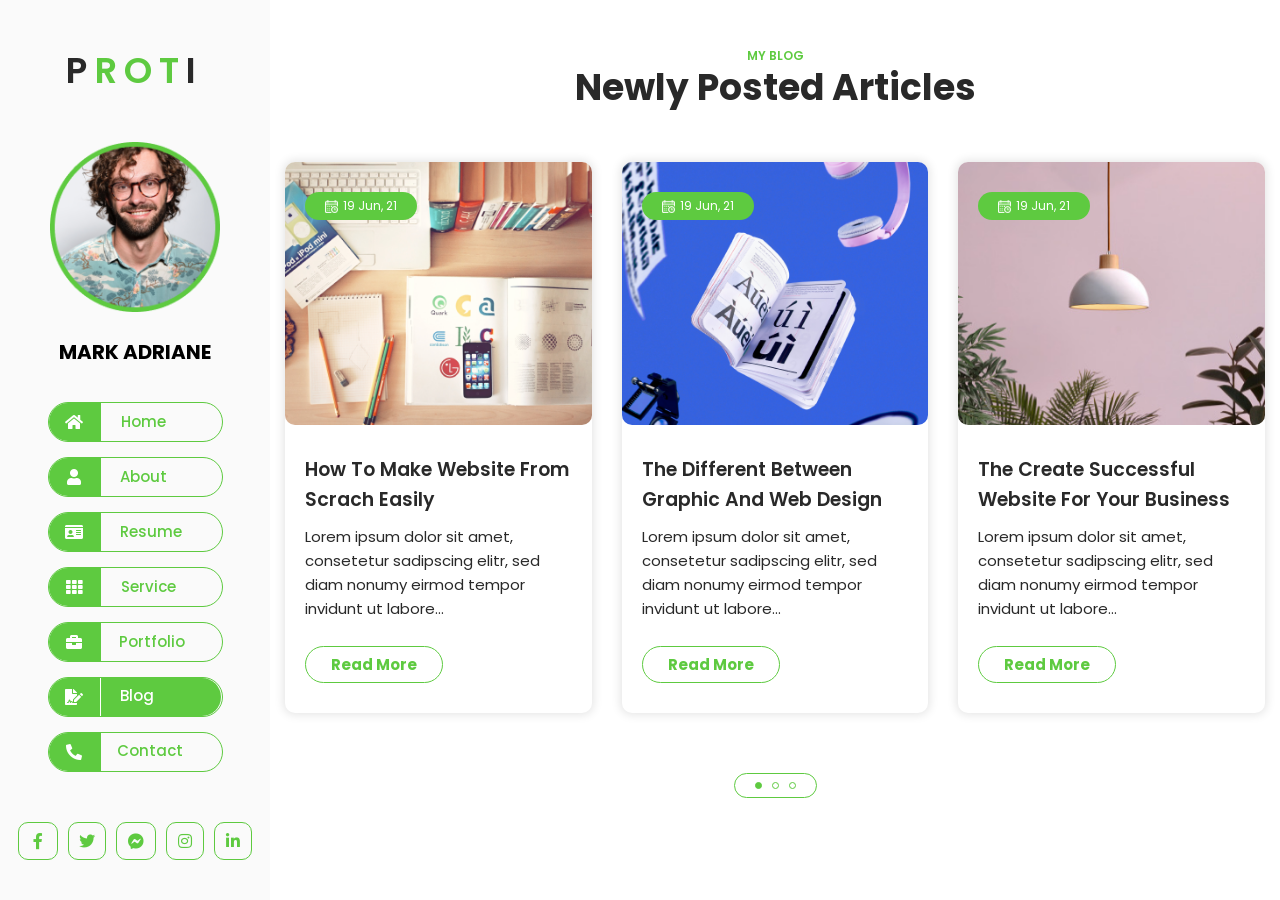
==== commit 7768a735: "Update Blog.html" ====
--- a/Blog.html
+++ b/Blog.html
@@ -18,6 +18,7 @@
     <link rel="stylesheet" type="text/css" href="css/slick-nav.css">
     <link rel="stylesheet" type="text/css" href="css/responsive.css">
     <link rel="stylesheet" type="text/css" href="css/common-min.css">
+    <link rel="stylesheet" type="text/css" href="css/animate-min.css">
     <link rel="stylesheet" type="text/css" href="css/owl-carousel-min.css">
     <link rel="stylesheet" type="text/css" href="css/theme.css">
     <!--  CSS-links-->
@@ -105,10 +106,10 @@
                         <div class="col-lg-12 justify-content-center">
                             <div class="menu-right d-flex"></div>
                             <div class="page-titles text-center">
-                                <div class="title-h6">
+                                <div class="title-h6 wow animate__fadeInUp" data-wow-delay="0.2s">
                                     <h6>MY BLOG</h6>
                                 </div>
-                                <div class="title-h1">
+                                <div class="title-h1 wow animate__fadeInUp" data-wow-delay="0.5s">
                                     <h1>Newly Posted Articles</h1>
                                 </div>
                             </div>
@@ -117,7 +118,7 @@
                     <div class="row">
                         <div class="col-lg-12 pl-0 pr-0">
                             <div class="carousel owl-carousel">
-                                <div class="blg-box">
+                                <div class="blg-box wow animate__fadeInUp" data-wow-delay="0.2s">
                                     <figure class="blg-img">
                                         <img src="image/blg-01.png" class="img-big" alt="blg-01.png">
                                         <div class="smalll-imfo blg-imfo d-flex">
@@ -136,7 +137,7 @@
                                         </div>
                                     </div>
                                 </div>
-                                <div class="blg-box">
+                                <div class="blg-box wow animate__fadeInUp" data-wow-delay="0.5s">
                                     <figure class="blg-img">
                                         <img src="image/blg-02.png" class="img-big" alt="blg-02.png">
                                         <div class="smalll-imfo blg-imfo d-flex">
@@ -155,7 +156,7 @@
                                         </div>
                                     </div>
                                 </div>
-                                <div class="blg-box">
+                                <div class="blg-box wow animate__fadeInUp" data-wow-delay="0.7s">
                                     <figure class="blg-img">
                                         <img src="image/blg-03.png" class="img-big" alt="blg-03.png">
                                         <div class="smalll-imfo blg-imfo d-flex">
@@ -324,7 +325,6 @@
                 }
             }
         });
-
     </script>
     <!---main-JS-file-->
     <script src="js/jquery-1.11.0-min.js"></script>
@@ -334,6 +334,7 @@
     <script src="js/jquery-counterup-min.js"></script>
     <script src="js/slick-slider-min.js"></script>
     <script src="js/waypoints-min.js"></script>
+    <script src="js/wow-min.js"></script>
     <script src="js/main.js"></script>
 </body>
 
